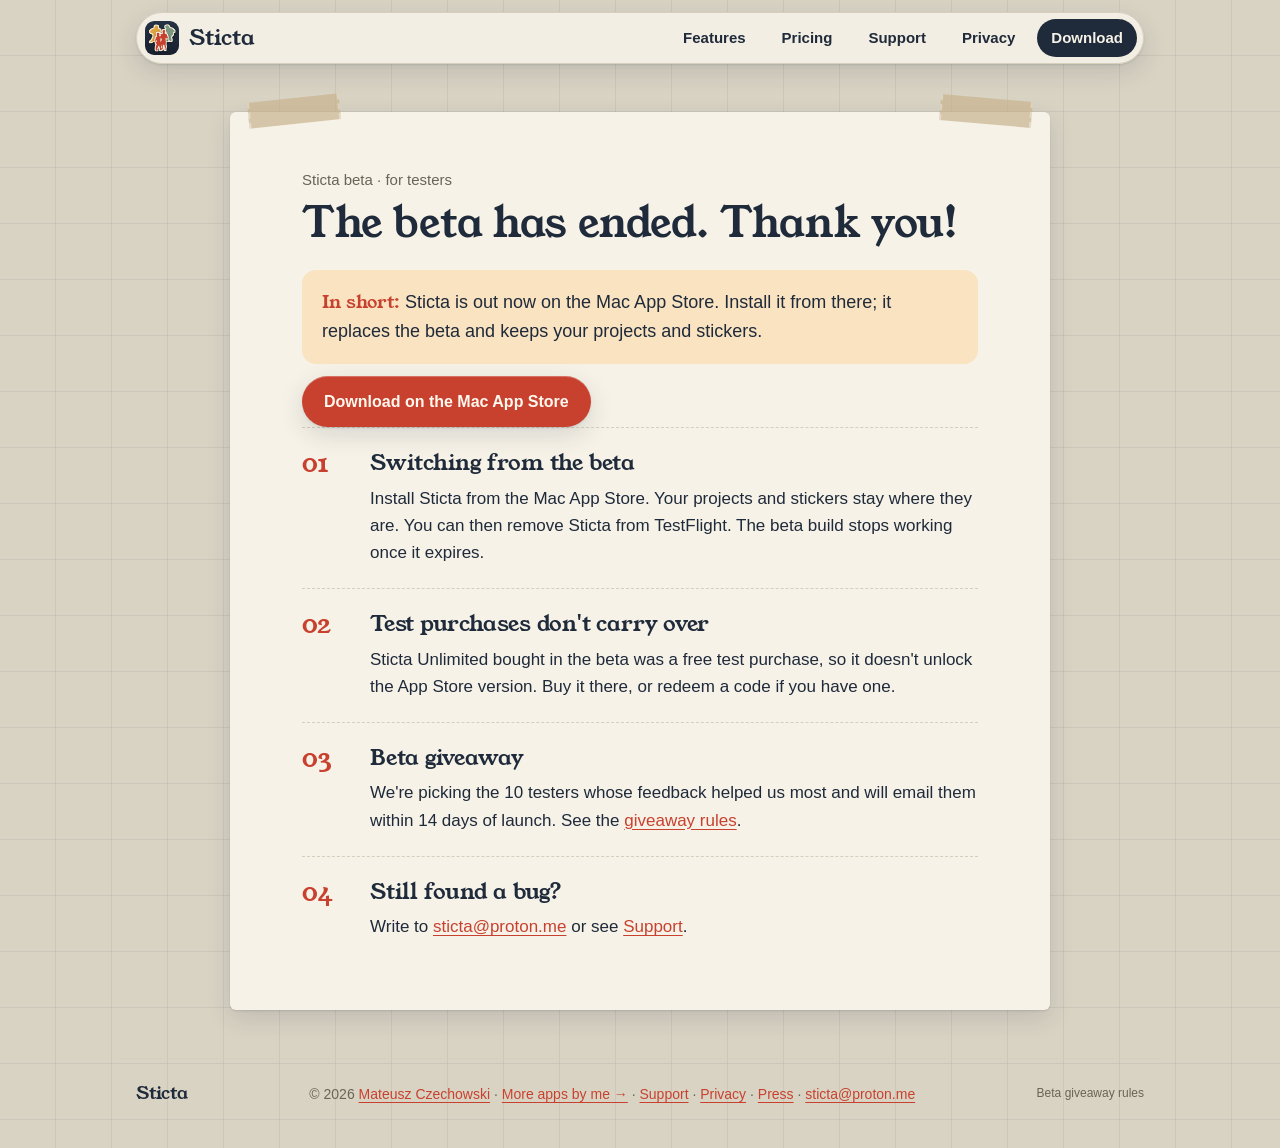
==== beta.html @ cb0d2be3 "Add cookieless Page Pulse analytics and update privacy policy Co-Authored-By: Claude Sonnet 5.5 <nor" ====
<!doctype html>
<html lang="en">
<head>
  <meta charset="utf-8">
  <meta name="viewport" content="width=device-width, initial-scale=1">
  <title>Sticta Beta Has Ended</title>
  <meta name="description" content="The Sticta beta has ended. Sticta is out now on the Mac App Store.">
  <meta name="robots" content="noindex">
  <meta property="og:type" content="website">
  <meta property="og:site_name" content="Sticta">
  <meta property="og:url" content="https://sticta.app/beta">
  <meta property="og:title" content="The Sticta beta has ended">
  <meta property="og:description" content="Sticta is out now on the Mac App Store. Thank you, testers!">
  <meta property="og:image" content="https://sticta.app/assets/og.jpg">
  <meta property="og:image:width" content="1200">
  <meta property="og:image:height" content="630">
  <meta property="og:image:alt" content="Sticta: photo stickers pinned to a map of Europe on a Mac screen, with the line Your photos, stuck to your desktop.">
  <meta name="twitter:card" content="summary_large_image">
  <meta name="twitter:creator" content="@maticzechowskii">
  <meta name="theme-color" content="#D9D3C4" media="(prefers-color-scheme: light)">
  <meta name="theme-color" content="#17191D" media="(prefers-color-scheme: dark)">
  <link rel="icon" type="image/png" href="assets/favicon.png">
  <link rel="apple-touch-icon" href="assets/icon.png">
  <link rel="preload" href="assets/YoungSerif-Regular.ttf" as="font" type="font/ttf" crossorigin>
  <link rel="stylesheet" href="style.css?v=617609b8">
<!-- Page Pulse (privacy-friendly: no cookies, no localStorage/sessionStorage, no persistent visitor ID) -->
<script>
(function(){
  if(window.self!==window.top)return;
  var pid="4a3903d2-e4a1-46b0-a912-f2eba5350eb7";
  var tk="bcec4612-bca1-4c6a-8962-24d3207e521b";
  var ep="https://esnubozrjxrbegatzusu.supabase.co/functions/v1/track";
  var sid=Math.random().toString(36).slice(2);
  function send(t,n){
    fetch(ep,{method:"POST",headers:{"Content-Type":"application/json"},
      body:JSON.stringify({page_id:pid,token:tk,url:location.href,referrer:document.referrer,
        user_agent:navigator.userAgent,screen_width:screen.width,
        session_id:sid,visitor_id:sid,event_type:t,element_name:n||null}),keepalive:true});
  }
  send("pageview");
  document.addEventListener("click",function(e){
    var el=e.target.closest("a,button,[role='button'],input[type='submit']");
    if(!el)return;
    var name=el.getAttribute("data-pp")||el.innerText||el.getAttribute("aria-label")||el.tagName;
    if(name)send("click",name.trim().substring(0,100));
  });
  setInterval(function(){if(!document.hidden)send("ping");},15000);
  var _v={cls:0,inp:0};
  try{
    if(window.PerformanceObserver){
      try{new PerformanceObserver(function(l){var e=l.getEntries();if(e.length)_v.lcp=Math.round(e[e.length-1].startTime);}).observe({type:"largest-contentful-paint",buffered:true});}catch(e){}
      try{new PerformanceObserver(function(l){l.getEntries().forEach(function(e){if(!e.hadRecentInput)_v.cls+=e.value;});}).observe({type:"layout-shift",buffered:true});}catch(e){}
      try{new PerformanceObserver(function(l){l.getEntries().forEach(function(e){if(e.duration>_v.inp)_v.inp=Math.round(e.duration);});}).observe({type:"event",buffered:true,durationThreshold:40});}catch(e){}
    }
  }catch(e){}
  function flushVitals(){
    if(_v._sent)return;_v._sent=1;
    try{var nt=performance.getEntriesByType&&performance.getEntriesByType("navigation")[0];if(nt&&nt.loadEventEnd)_v.load=Math.round(nt.loadEventEnd);}catch(e){}
    var payload={page_id:pid,token:tk,url:location.href,session_id:sid,event_type:"vitals",vitals:{lcp:_v.lcp||null,cls:_v.cls?Math.round(_v.cls*1000)/1000:null,inp:_v.inp||null,load_time:_v.load||null,device_type:(screen.width&&screen.width<768)?"mobile":"desktop"}};
    try{navigator.sendBeacon(ep,new Blob([JSON.stringify(payload)],{type:"application/json"}));}catch(e){}
  }
  addEventListener("visibilitychange",function(){if(document.visibilityState==="hidden")flushVitals();});
  addEventListener("pagehide",flushVitals);
})();
</script>
</head>
<body>

<header class="topbar">
  <nav class="topbar-inner" aria-label="Main">
    <a class="brand" href="./"><img src="assets/icon.png" alt=""><span>Sticta</span></a>
    <a class="pill hide-sm" href="./#features">Features</a>
    <a class="pill hide-sm" href="./#pricing">Pricing</a>
    <a class="pill hide-sm" href="support">Support</a>
    <a class="pill" href="privacy">Privacy</a>
    <a class="pill cta" href="https://apps.apple.com/app/id6815226547">Download</a>
    <details class="navmenu">
      <summary aria-label="Menu"><span></span></summary>
      <div class="navmenu-panel" onclick="if (event.target.closest('a')) this.parentNode.open = false"><a href="./#features">Features</a><a href="./#pricing">Pricing</a><a href="support">Support</a><a href="privacy">Privacy</a></div>
    </details>
  </nav>
</header>

<main>
  <div class="wrap">
    <article class="sheet" style="margin-top:48px">
      <span class="tape l"></span><span class="tape r"></span>
      <p class="meta">Sticta beta · for testers</p>
      <h2>The beta has ended. Thank you!</h2>
      <p class="tldr"><strong>In short:</strong> Sticta is out now on the Mac App Store. Install it from there; it replaces the beta and keeps your projects and stickers.</p>

      <div class="actions">
        <a class="btn" href="https://apps.apple.com/app/id6815226547">Download on the Mac App Store</a>
      </div>

      <div class="clause"><span class="n">01</span><div>
        <h3>Switching from the beta</h3>
        <p>Install Sticta from the Mac App Store. Your projects and stickers stay where they are. You can then remove Sticta from TestFlight. The beta build stops working once it expires.</p>
      </div></div>

      <div class="clause"><span class="n">02</span><div>
        <h3>Test purchases don't carry over</h3>
        <p>Sticta Unlimited bought in the beta was a free test purchase, so it doesn't unlock the App Store version. Buy it there, or redeem a code if you have one.</p>
      </div></div>

      <div class="clause"><span class="n">03</span><div>
        <h3>Beta giveaway</h3>
        <p>We're picking the 10 testers whose feedback helped us most and will email them within 14 days of launch. See the <a href="giveaway">giveaway rules</a>.</p>
      </div></div>

      <div class="clause"><span class="n">04</span><div>
        <h3>Still found a bug?</h3>
        <p>Write to <a href="mailto:sticta@proton.me">sticta@proton.me</a> or see <a href="support">Support</a>.</p>
      </div></div>
    </article>
  </div>
</main>

<footer>
  <div class="wrap foot">
    <span class="display">Sticta</span>
    <span>© 2026 <a href="https://mateuszczechowski.github.io/">Mateusz Czechowski</a> · <a href="https://mateuszczechowski.github.io/">More apps by me →</a> · <a href="support">Support</a> · <a href="privacy">Privacy</a> · <a href="press">Press</a> · <a href="mailto:sticta@proton.me">sticta@proton.me</a></span>
    <a class="fine" href="giveaway">Beta giveaway rules</a>
  </div>
</footer>

</body>
</html>
---- style.css ----
@font-face {
  font-family: "Young Serif";
  src: url("assets/YoungSerif-Regular.ttf") format("truetype");
  font-display: swap;
}

/* Atlas — the same palette the Sticta app uses (AtlasTheme.swift):
   map paper, navy ink, pushpin-red accent. */
:root {
  --desk: #D9D3C4;
  --ink: #1F2A3A;
  --mute: #6A6457;
  --line: #D6CFBE;
  --surface: #F6F2E8;
  --panel: #EDE7D9;
  --chip: #E3DCCB;
  --accent: #C8412E;
  --accent-ink: #FFF8EE;
  --selection: #F9E3C0;
  --tray: #C9B48F;
  --tray-ink: #3B2E1A;
  --outline: #FFF8EE;        /* the sticker's white outline */
  --navy: #1F2A3A;           /* app-icon background */
  --graticule: rgba(31, 42, 58, 0.07);
  --shadow: 0 1px 2px rgba(31, 42, 58, .12), 0 8px 24px rgba(31, 42, 58, .14);
  --shadow-lift: 0 2px 4px rgba(31, 42, 58, .14), 0 18px 40px rgba(31, 42, 58, .22);

  --display: "Young Serif", Georgia, serif;
  --body: ui-rounded, "SF Pro Rounded", -apple-system, BlinkMacSystemFont, sans-serif;
}
@media (prefers-color-scheme: dark) {
  :root {
    --desk: #17191D;
    --ink: #EFE7D6;
    --mute: #A79D8A;
    --line: #383A40;
    --surface: #2A2C31;
    --panel: #212327;
    --chip: #34363C;
    --accent: #E8604A;
    --accent-ink: #1B1110;
    --selection: #4A3A26;
    --tray: #3A3226;
    --tray-ink: #EFE0C2;
    --outline: #EFE7D6;
    --navy: #10141B;
    --graticule: rgba(239, 231, 214, 0.05);
    --shadow: 0 1px 2px rgba(0, 0, 0, .4), 0 8px 24px rgba(0, 0, 0, .35);
    --shadow-lift: 0 2px 4px rgba(0, 0, 0, .45), 0 18px 40px rgba(0, 0, 0, .5);
  }
}

* { box-sizing: border-box; }
html { -webkit-text-size-adjust: 100%; }
body {
  margin: 0;
  color: var(--ink);
  font: 17px/1.6 var(--body);
  background-color: var(--desk);
  /* a faint map graticule under everything */
  background-image:
    linear-gradient(var(--graticule) 1px, transparent 1px),
    linear-gradient(90deg, var(--graticule) 1px, transparent 1px);
  background-size: 56px 56px;
  background-position: -1px -1px;
  overflow-x: hidden;
}
a { color: var(--accent); text-underline-offset: 3px; }
h1, h2, h3, .display { font-family: var(--display); font-weight: 400; letter-spacing: -0.01em; }

.wrap { max-width: 1040px; margin: 0 auto; padding: 0 16px; }

/* ---------- top bar: floating capsule, like the app's chrome ---------- */
.topbar {
  position: sticky; top: 12px; z-index: 10;
  margin: 12px auto 0; max-width: 1040px; padding: 0 16px;
}
.topbar-inner {
  display: flex; align-items: center; gap: 8px;
  background: color-mix(in srgb, var(--surface) 88%, transparent);
  backdrop-filter: blur(14px) saturate(1.3);
  -webkit-backdrop-filter: blur(14px) saturate(1.3);
  border: 1px solid var(--line);
  border-radius: 999px;
  padding: 6px 6px 6px 8px;
  box-shadow: var(--shadow);
}
.brand { display: flex; align-items: center; gap: 10px; margin-right: auto; text-decoration: none; color: var(--ink); }
.brand img { width: 34px; height: 34px; border-radius: 9px; }
.brand span { font-family: var(--display); font-size: 22px; line-height: 1; }
.pill {
  display: inline-block; padding: 7px 14px; border-radius: 999px;
  font-size: 15px; font-weight: 600; color: var(--ink); text-decoration: none;
  transition: background .15s;
}
.pill:hover { background: var(--chip); }
.pill[aria-current="page"] { background: var(--accent); color: var(--accent-ink); }
.pill.cta { background: var(--ink); color: var(--surface); white-space: nowrap; }
.pill.cta:hover { background: var(--accent); color: var(--accent-ink); }
.navmenu { display: none; position: relative; }
@media (max-width: 700px) {
  .topbar-inner > .pill:not(.cta) { display: none; }
  .navmenu { display: block; }
}
.navmenu summary {
  list-style: none; cursor: pointer; width: 38px; height: 38px; border-radius: 50%;
  display: grid; place-items: center; background: var(--chip);
}
.navmenu summary::-webkit-details-marker { display: none; }
.navmenu summary span, .navmenu summary span::before, .navmenu summary span::after {
  display: block; width: 16px; height: 2px; border-radius: 2px; background: var(--ink); position: relative; transition: transform .2s, background .2s;
}
.navmenu summary span::before, .navmenu summary span::after { content: ""; position: absolute; left: 0; }
.navmenu summary span::before { top: -5px; } .navmenu summary span::after { top: 5px; }
.navmenu[open] summary span { background: transparent; }
.navmenu[open] summary span::before { transform: translateY(5px) rotate(45deg); }
.navmenu[open] summary span::after { transform: translateY(-5px) rotate(-45deg); }
.navmenu summary:focus-visible { outline: 3px solid var(--accent); outline-offset: 2px; }
.navmenu-panel {
  position: absolute; right: -6px; top: calc(100% + 12px); min-width: 190px;
  display: grid; gap: 2px; padding: 8px; border-radius: 18px;
  background: var(--surface); border: 1px solid var(--line); box-shadow: var(--shadow-lift);
}
.navmenu-panel a { padding: 10px 14px; border-radius: 12px; font-weight: 600; color: var(--ink); text-decoration: none; }
.navmenu-panel a:hover { background: var(--chip); }
.navmenu-panel a[aria-current="page"] { background: var(--accent); color: var(--accent-ink); }

/* ---------- hero ---------- */
.hero { position: relative; padding: 72px 0 56px; }
.hero-grid { display: grid; grid-template-columns: 1.15fr .85fr; gap: 40px; align-items: center; }
.eyebrow {
  display: inline-flex; align-items: center; gap: 8px;
  font-size: 13px; font-weight: 700; letter-spacing: .08em; text-transform: uppercase; color: var(--mute);
}
.eyebrow::before { content: ""; width: 10px; height: 10px; border-radius: 50%; background: var(--accent); box-shadow: 0 0 0 3px color-mix(in srgb, var(--accent) 25%, transparent); }
.hero h1 { font-size: clamp(40px, 6.4vw, 72px); line-height: 1.02; margin: 16px 0 20px; }
.hero h1 em { font-style: normal; color: var(--accent); }
.lede { font-size: 19px; color: var(--mute); max-width: 34em; margin: 0 0 28px; }

.btn {
  display: inline-flex; align-items: center; gap: 10px;
  padding: 13px 22px; border-radius: 999px;
  background: var(--accent); color: var(--accent-ink);
  font-weight: 700; font-size: 16px; text-decoration: none;
  box-shadow: 0 1px 0 rgba(255,255,255,.25) inset, var(--shadow);
  transition: transform .15s, box-shadow .15s;
}
.btn:hover { transform: translateY(-2px); box-shadow: var(--shadow-lift); }
.btn.ghost { background: var(--surface); color: var(--ink); border: 1px solid var(--line); }
.actions { display: flex; flex-wrap: wrap; gap: 12px; }

/* ---------- stickers ---------- */
.sticker {
  position: relative;
  background: var(--surface);
  border: 6px solid var(--outline);
  border-radius: 20px;
  box-shadow: var(--shadow);
  transform: rotate(var(--r, 0deg));
  transition: transform .25s cubic-bezier(.3, 1.4, .5, 1), box-shadow .25s;
}
.sticker:hover { transform: rotate(0deg) translateY(-4px) scale(1.02); box-shadow: var(--shadow-lift); }

.pin {
  position: absolute; top: -12px; left: 50%; width: 22px; height: 22px; margin-left: -11px;
  border-radius: 50%;
  background: radial-gradient(circle at 35% 30%, #F08A76 0 18%, var(--accent) 45%, #8C2A1C 100%);
  box-shadow: 0 3px 4px rgba(0,0,0,.28);
  z-index: 2;
}
.tape {
  position: absolute; top: -14px; width: 92px; height: 26px;
  background: color-mix(in srgb, var(--tray) 70%, transparent);
  border-left: 2px dashed rgba(255,255,255,.35); border-right: 2px dashed rgba(255,255,255,.35);
  z-index: 2;
}
.tape.l { left: 18px; transform: rotate(-6deg); }
.tape.r { right: 18px; transform: rotate(5deg); }

/* hero art: the app icon as a big sticker plus a travel route */
.hero-art { position: relative; min-height: 360px; }
.hero-art .route { position: absolute; inset: 0; width: 100%; height: 100%; overflow: visible; }
.route path { fill: none; stroke: var(--accent); stroke-width: 2.5; stroke-dasharray: 2 9; stroke-linecap: round; opacity: .75; }
.route circle { fill: var(--accent); }
.route circle.halo { fill: none; stroke: var(--accent); stroke-width: 2; opacity: .35; }
.icon-sticker {
  position: absolute; left: 50%; top: 50%; width: 220px; height: 220px; margin: -110px 0 0 -110px;
  border-radius: 54px; padding: 0; overflow: hidden; border-width: 8px;
  background: var(--navy);
  --r: -6deg;
}
.icon-sticker img { width: 100%; height: 100%; display: block; }
.chip-sticker {
  position: absolute; padding: 8px 14px; border-radius: 999px; border-width: 4px;
  font-weight: 700; font-size: 14px; white-space: nowrap;
}
.chip-sticker.a { top: 8%; right: 4%; --r: 8deg; background: var(--selection); }
.chip-sticker.b { bottom: 10%; left: 0; --r: -7deg; background: var(--accent); color: var(--accent-ink); }
.chip-sticker.c { bottom: 2%; right: 12%; --r: 4deg; background: var(--tray); color: var(--tray-ink); }

@media (prefers-reduced-motion: no-preference) {
  .float { animation: float 6s ease-in-out infinite; }
  .float.d2 { animation-delay: -2s; }
  .float.d3 { animation-delay: -4s; }
  @keyframes float {
    0%, 100% { translate: 0 0; }
    50% { translate: 0 -8px; }
  }
  .route path { animation: march 30s linear infinite; }
  @keyframes march { to { stroke-dashoffset: -330; } }
  .reveal { opacity: 0; transform: translateY(14px); animation: reveal .6s ease-out forwards; }
  .reveal.d1 { animation-delay: .08s; } .reveal.d2 { animation-delay: .16s; } .reveal.d3 { animation-delay: .24s; }
  @keyframes reveal { to { opacity: 1; transform: none; } }
}

/* ---------- sections ---------- */
section { padding: 32px 0; }
.section-head { display: flex; align-items: baseline; gap: 14px; margin-bottom: 24px; }
.section-head h2 { font-size: clamp(28px, 4vw, 40px); margin: 0; line-height: 1.1; }
.section-head .count { font-family: var(--display); color: var(--accent); font-size: 20px; }

/* contact polaroid */
.polaroid {
  max-width: 560px; margin: 8px auto 0; padding: 28px 28px 24px; --r: -1.5deg;
  border-radius: 6px; border-width: 0;
  background: var(--surface);
}
.polaroid h3 { font-size: 26px; line-height: 1.2; margin: 8px 0 10px; }
.polaroid .mail { font-family: var(--display); font-size: clamp(22px, 4.6vw, 30px); color: var(--accent); text-decoration: none; overflow-wrap: anywhere; }
.polaroid .mail:hover { text-decoration: underline; }
.checklist { list-style: none; padding: 0; margin: 18px 0 0; display: grid; grid-template-columns: 1fr 1fr; gap: 8px; }
.checklist li {
  background: var(--panel); border: 1px solid var(--line); border-radius: 12px;
  padding: 8px 12px; font-size: 14px; font-weight: 600; margin: 0;
  display: flex; gap: 8px; align-items: center;
}
.checklist li::before { content: ""; flex: none; width: 8px; height: 8px; border-radius: 50%; background: var(--accent); }

/* FAQ board */
.faq { display: grid; grid-template-columns: repeat(2, 1fr); gap: 22px; }
.faq details {
  --r: 0deg;
  padding: 0; border-width: 5px; border-radius: 18px;
}
.faq details:nth-child(4n+1) { --r: -.8deg; }
.faq details:nth-child(4n+2) { --r: .7deg; }
.faq details:nth-child(4n+3) { --r: .5deg; }
.faq details:nth-child(4n+4) { --r: -.6deg; }
.faq details[open] { transform: none; }
.faq summary {
  list-style: none; cursor: pointer;
  display: flex; gap: 14px; align-items: flex-start;
  padding: 18px 20px; font-family: var(--display); font-size: 20px; line-height: 1.25;
}
.faq summary::-webkit-details-marker { display: none; }
.faq summary .dot {
  flex: none; width: 30px; height: 30px; border-radius: 50%; margin-top: -2px;
  display: grid; place-items: center;
  background: var(--selection); color: var(--accent);
  font: 700 18px/1 var(--body);
  transition: transform .2s, background .2s, color .2s;
}
.faq details[open] summary .dot { transform: rotate(45deg); background: var(--accent); color: var(--accent-ink); }
.faq .answer { padding: 0 20px 18px 64px; color: var(--mute); }
.faq .answer p { margin: 0; }
.faq summary:focus-visible { outline: 3px solid var(--accent); outline-offset: 4px; border-radius: 14px; }

/* ---------- privacy ---------- */
.promises { display: grid; grid-template-columns: repeat(4, 1fr); gap: 18px; margin-top: 8px; }
.promise { padding: 20px 18px 18px; text-align: left; }
.promise:nth-child(1) { --r: -2deg; }
.promise:nth-child(2) { --r: 1.5deg; background: var(--selection); }
.promise:nth-child(3) { --r: -1deg; }
.promise:nth-child(4) { --r: 2deg; background: var(--selection); }
.promise .big { font-family: var(--display); font-size: 44px; line-height: 1; color: var(--accent); }
.promise .label { font-weight: 700; margin-top: 6px; }
.promise .sub { font-size: 14px; color: var(--mute); margin-top: 2px; line-height: 1.4; }

.sheet {
  position: relative;
  background: var(--surface);
  border-radius: 6px;
  box-shadow: var(--shadow);
  padding: 56px clamp(20px, 6vw, 72px) 48px;
  max-width: 820px; margin: 24px auto 0;
}
.sheet .meta { color: var(--mute); font-size: 15px; margin: 0 0 8px; }
.sheet h1, .sheet h2 { font-size: clamp(30px, 4.4vw, 42px); margin: 0 0 24px; line-height: 1.1; }
.clause { display: grid; grid-template-columns: 56px 1fr; gap: 4px 12px; padding: 22px 0; border-top: 1px dashed var(--line); }
.clause .n { font-family: var(--display); font-size: 26px; color: var(--accent); line-height: 1.1; }
.clause h3 { font-size: 22px; margin: 0 0 8px; line-height: 1.2; }
.clause p { margin: 0 0 10px; }
.clause p:last-child { margin-bottom: 0; }
.tldr {
  background: var(--selection); border-radius: 14px; padding: 18px 20px; margin: 0 0 12px;
  font-size: 18px;
}
.tldr strong { font-family: var(--display); font-weight: 400; color: var(--accent); }

/* ---------- footer ---------- */
footer { padding: 48px 0 40px; }
.foot {
  display: flex; flex-wrap: wrap; gap: 12px 24px; align-items: center; justify-content: space-between;
  border-top: 1px solid var(--line); padding-top: 20px; color: var(--mute); font-size: 14px;
}
.foot .display { font-size: 18px; color: var(--ink); }
.foot .fine { font-size: 12px; color: var(--mute); text-decoration: none; }
.foot .fine:hover { color: var(--accent); text-decoration: underline; }

/* ---------- responsive ---------- */
@media (max-width: 860px) {
  .hero { padding-top: 48px; }
  .hero-grid { grid-template-columns: 1fr; }
  .hero-art { min-height: 300px; }
  .promises { grid-template-columns: repeat(2, 1fr); }
}
@media (max-width: 640px) {
  .faq { grid-template-columns: 1fr; }
  .checklist { grid-template-columns: 1fr; }
  .brand span { font-size: 19px; }
  .pill { padding: 7px 11px; font-size: 14px; }
  .icon-sticker { width: 170px; height: 170px; margin: -85px 0 0 -85px; border-radius: 42px; }
  .clause { grid-template-columns: 1fr; }
  .faq .answer { padding-left: 20px; }
}
@media (max-width: 380px) {
  .promises { grid-template-columns: 1fr; }
}

/* ---------- press kit ---------- */
.press-note { color: var(--mute); font-size: 14px; margin: 12px 0 8px; }
dl.facts { display: grid; grid-template-columns: 110px 1fr; gap: 8px 16px; margin: 0; }
dl.facts dt { font-weight: 700; }
dl.facts dd { margin: 0; }
.shots { display: grid; grid-template-columns: repeat(2, 1fr); gap: 12px; margin-top: 12px; }
.shots a { display: block; border-radius: 8px; overflow: hidden; box-shadow: var(--shadow); transition: transform .15s; }
.shots a:hover { transform: translateY(-2px); }
.shots img { display: block; width: 100%; height: auto; }
.press-video { display: block; width: 100%; border-radius: 8px; box-shadow: var(--shadow); margin: 4px 0 12px; }
.press-icon { display: flex; align-items: center; gap: 20px; flex-wrap: wrap; }
.press-icon img { width: 128px; height: 128px; }

/* ---------- guides ---------- */
.guide-shot { display: block; width: 100%; height: auto; border-radius: 8px; box-shadow: var(--shadow); margin: 12px 0 4px; }
.guide .clause ol, .guide .clause ul { margin: 0 0 10px; padding-left: 22px; }
.guide .clause li { margin-bottom: 6px; }
.guide .actions { margin-top: 28px; padding-top: 28px; border-top: 1px dashed var(--line); }
@media (max-width: 640px) {
  .shots { grid-template-columns: 1fr; }
  dl.facts { grid-template-columns: 1fr; gap: 2px; }
  dl.facts dd { margin-bottom: 8px; }
}
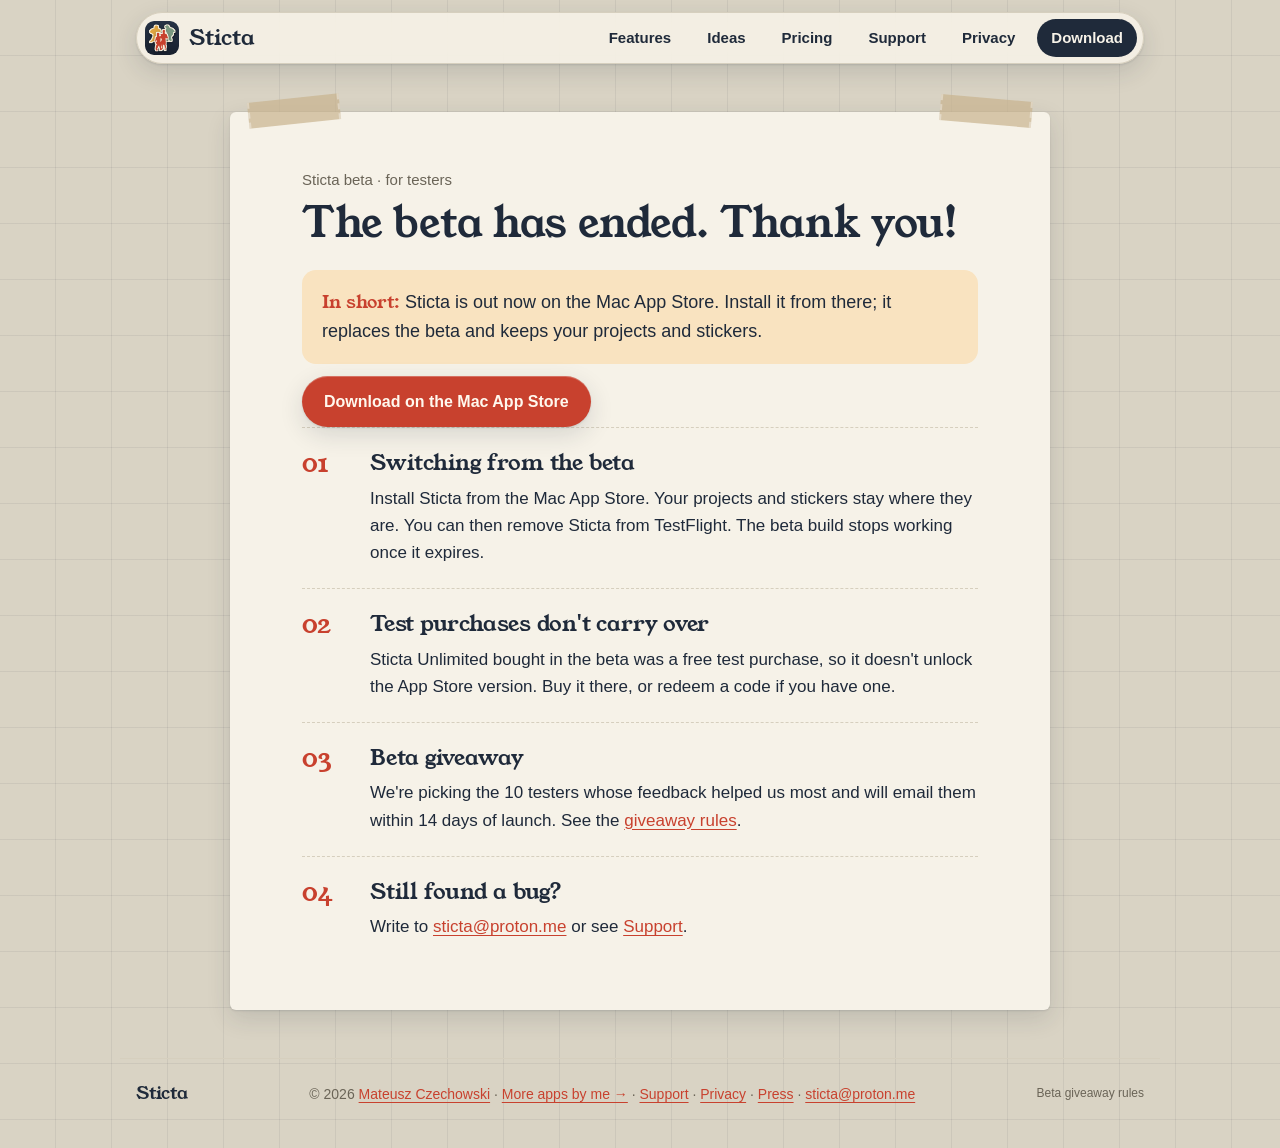
==== commit c8db8be8: "Add Ideas: gallery and five wallpaper guides (world map, fridge, month, year, clothesline) Co-Author" ====
--- a/beta.html
+++ b/beta.html
@@ -22,7 +22,7 @@
   <link rel="icon" type="image/png" href="assets/favicon.png">
   <link rel="apple-touch-icon" href="assets/icon.png">
   <link rel="preload" href="assets/YoungSerif-Regular.ttf" as="font" type="font/ttf" crossorigin>
-  <link rel="stylesheet" href="style.css?v=617609b8">
+  <link rel="stylesheet" href="style.css?v=ddfabefe">
 <!-- Page Pulse (privacy-friendly: no cookies, no localStorage/sessionStorage, no persistent visitor ID) -->
 <script>
 (function(){
@@ -70,13 +70,14 @@
   <nav class="topbar-inner" aria-label="Main">
     <a class="brand" href="./"><img src="assets/icon.png" alt=""><span>Sticta</span></a>
     <a class="pill hide-sm" href="./#features">Features</a>
+    <a class="pill hide-sm" href="ideas">Ideas</a>
     <a class="pill hide-sm" href="./#pricing">Pricing</a>
     <a class="pill hide-sm" href="support">Support</a>
     <a class="pill" href="privacy">Privacy</a>
     <a class="pill cta" href="https://apps.apple.com/app/id6815226547">Download</a>
     <details class="navmenu">
       <summary aria-label="Menu"><span></span></summary>
-      <div class="navmenu-panel" onclick="if (event.target.closest('a')) this.parentNode.open = false"><a href="./#features">Features</a><a href="./#pricing">Pricing</a><a href="support">Support</a><a href="privacy">Privacy</a></div>
+      <div class="navmenu-panel" onclick="if (event.target.closest('a')) this.parentNode.open = false"><a href="./#features">Features</a><a href="ideas">Ideas</a><a href="./#pricing">Pricing</a><a href="support">Support</a><a href="privacy">Privacy</a></div>
     </details>
   </nav>
 </header>
--- a/style.css
+++ b/style.css
@@ -350,3 +350,13 @@
   dl.facts { grid-template-columns: 1fr; gap: 2px; }
   dl.facts dd { margin-bottom: 8px; }
 }
+
+/* ---------- ideas gallery ---------- */
+.ideas-grid { display: grid; grid-template-columns: repeat(2, 1fr); gap: 20px; margin: 8px 0 28px; }
+.idea { display: flex; flex-direction: column; gap: 4px; text-decoration: none; color: var(--ink); }
+.idea img { display: block; width: 100%; height: auto; border-radius: 8px; box-shadow: var(--shadow); transition: transform .15s; }
+.idea:hover img { transform: translateY(-2px); }
+.idea-name { font-weight: 700; font-size: 18px; margin-top: 8px; }
+.idea-line { color: var(--mute); font-size: 15px; }
+.idea-where { color: var(--mute); font-size: 13px; }
+@media (max-width: 640px) { .ideas-grid { grid-template-columns: 1fr; } }
